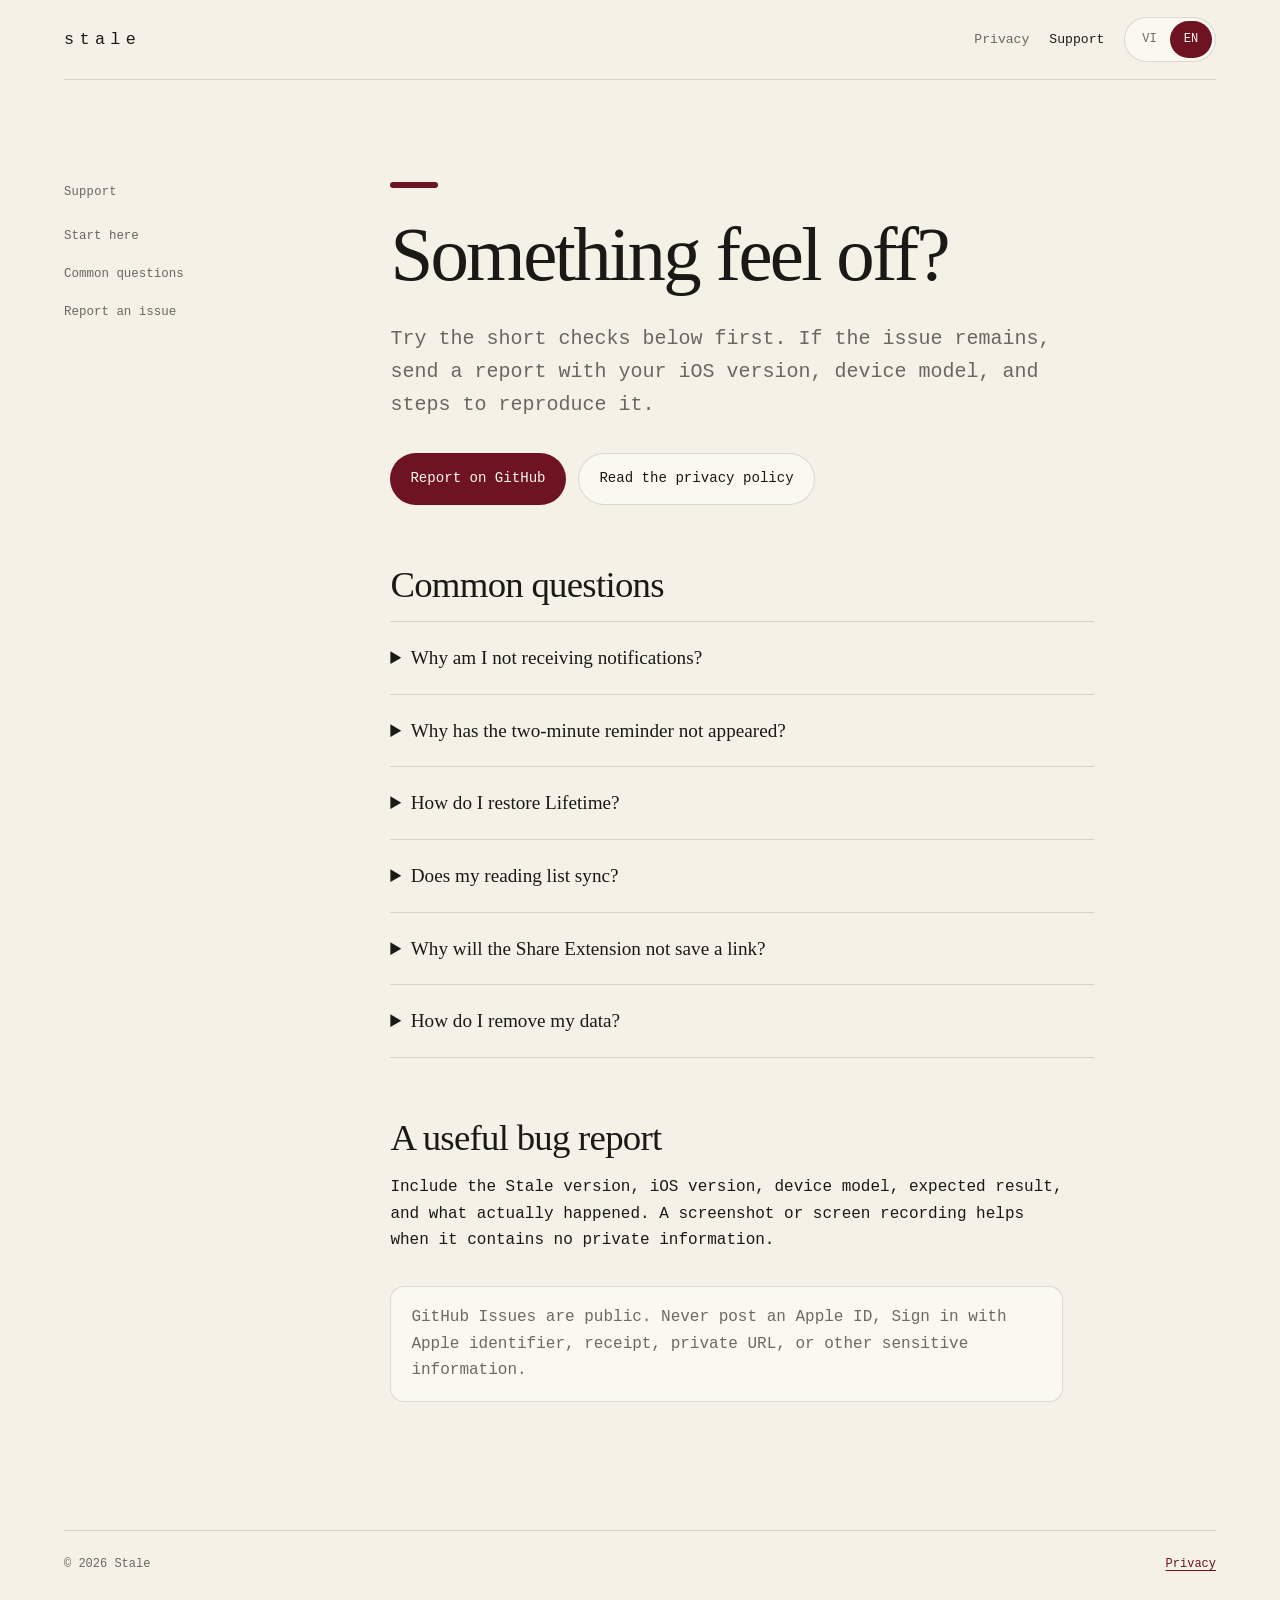
==== docs/support/index.html @ deb54b8c "Add privacy and support website" ====
<!doctype html>
<html lang="vi" data-locale="vi">
<head>
  <meta charset="utf-8">
  <meta name="viewport" content="width=device-width, initial-scale=1">
  <meta name="description" content="Support and troubleshooting for the Stale iOS app.">
  <meta name="theme-color" content="#F6F1E6" media="(prefers-color-scheme: light)">
  <meta name="theme-color" content="#131211" media="(prefers-color-scheme: dark)">
  <title>Stale · Support</title>
  <link rel="icon" href="../favicon.svg" type="image/svg+xml">
  <link rel="stylesheet" href="../styles.css">
</head>
<body data-title-vi="Stale · Hỗ trợ" data-title-en="Stale · Support">
  <header class="site-header">
    <a class="wordmark" href="../">stale</a>
    <nav class="site-nav" aria-label="Primary navigation">
      <a href="../privacy/">Privacy</a>
      <a href="./" aria-current="page">Support</a>
      <div class="language-switcher" aria-label="Language">
        <button type="button" data-locale-button="vi" aria-pressed="true">VI</button>
        <button type="button" data-locale-button="en" aria-pressed="false">EN</button>
      </div>
    </nav>
  </header>

  <main class="page-shell document-layout">
    <aside class="document-nav" data-language="vi">
      <p>Hỗ trợ</p>
      <ol><li><a href="#vi-help">Bắt đầu</a></li><li><a href="#vi-faq">Câu hỏi thường gặp</a></li><li><a href="#vi-report">Báo lỗi</a></li></ol>
    </aside>
    <aside class="document-nav" data-language="en">
      <p>Support</p>
      <ol><li><a href="#en-help">Start here</a></li><li><a href="#en-faq">Common questions</a></li><li><a href="#en-report">Report an issue</a></li></ol>
    </aside>

    <article class="document" data-language="vi">
      <div class="hero-mark" aria-hidden="true"></div>
      <h1 id="vi-help">Có gì chưa ổn?</h1>
      <p class="lede">Thử các bước ngắn dưới đây trước. Nếu vấn đề vẫn còn, gửi báo lỗi kèm phiên bản iOS, dòng máy và các bước để tái hiện.</p>
      <div class="support-actions">
        <a class="button-primary" href="https://github.com/h-vien/stale/issues/new" rel="noreferrer">Báo lỗi trên GitHub</a>
        <a class="button-secondary" href="../privacy/">Xem quyền riêng tư</a>
      </div>

      <h2 id="vi-faq">Câu hỏi thường gặp</h2>
      <details><summary>Tại sao tôi không nhận được thông báo?</summary><p>Mở Cài đặt iOS → Thông báo → Stale và bật Cho phép thông báo. Kiểm tra Giờ yên tĩnh trong Stale; reminder rơi vào khoảng này sẽ được dời đến 7:00. Chế độ Focus của iOS cũng có thể trì hoãn banner.</p></details>
      <details><summary>Tại sao reminder 2 phút chưa xuất hiện?</summary><p>Đảm bảo link vẫn ở trạng thái chưa đọc và notification permission đang bật. Test reminder có thể mất thêm ít giây để iOS phân phối. Nếu app đang mở, banner vẫn phải xuất hiện ở phía trên.</p></details>
      <details><summary>Làm sao khôi phục Lifetime?</summary><p>Vào Cài đặt trong Stale và chọn Khôi phục giao dịch. Hãy dùng cùng Apple Account đã mua trước đó. Lifetime là giao dịch một lần, không phải subscription.</p></details>
      <details><summary>Dữ liệu của tôi có đồng bộ không?</summary><p>Phiên bản hiện tại lưu danh sách đọc trên thiết bị và chia sẻ với Share Extension qua App Group. Đồng bộ iCloud chưa phải là tính năng của bản hiện tại.</p></details>
      <details><summary>Tại sao Share Extension không lưu link?</summary><p>Mở app Stale chính ít nhất một lần, đăng nhập, rồi thử lại từ Share Sheet. Nếu đã đạt giới hạn Free, mở Stale để quản lý link hoặc nâng cấp Lifetime.</p></details>
      <details><summary>Làm sao xóa dữ liệu?</summary><p>Xóa từng link trong Stale; đăng xuất để xóa mã đăng nhập khỏi Keychain trên thiết bị. Xóa ứng dụng sẽ xóa dữ liệu cục bộ của app. Giao dịch App Store vẫn thuộc Apple Account của bạn.</p></details>

      <h2 id="vi-report">Báo lỗi hiệu quả</h2>
      <p>Trong issue, hãy ghi phiên bản Stale, phiên bản iOS, dòng máy, kết quả mong đợi và điều thực tế xảy ra. Screenshot hoặc screen recording rất hữu ích nếu không chứa dữ liệu riêng tư.</p>
      <p class="note">GitHub Issues là công khai. Không đăng Apple ID, mã Sign in with Apple, biên lai, URL riêng tư hoặc dữ liệu nhạy cảm.</p>
    </article>

    <article class="document" data-language="en">
      <div class="hero-mark" aria-hidden="true"></div>
      <h1 id="en-help">Something feel off?</h1>
      <p class="lede">Try the short checks below first. If the issue remains, send a report with your iOS version, device model, and steps to reproduce it.</p>
      <div class="support-actions">
        <a class="button-primary" href="https://github.com/h-vien/stale/issues/new" rel="noreferrer">Report on GitHub</a>
        <a class="button-secondary" href="../privacy/">Read the privacy policy</a>
      </div>

      <h2 id="en-faq">Common questions</h2>
      <details><summary>Why am I not receiving notifications?</summary><p>Open iOS Settings → Notifications → Stale and enable Allow Notifications. Check Quiet Hours in Stale; a reminder within that window moves to 7:00. An iOS Focus mode may also delay its banner.</p></details>
      <details><summary>Why has the two-minute reminder not appeared?</summary><p>Make sure the link is still unread and notification permission is enabled. A test reminder may take a few extra seconds for iOS to deliver. If the app is open, its banner should still appear at the top.</p></details>
      <details><summary>How do I restore Lifetime?</summary><p>Open Settings in Stale and choose Restore Purchases. Use the same Apple Account that made the original purchase. Lifetime is a one-time purchase, not a subscription.</p></details>
      <details><summary>Does my reading list sync?</summary><p>The current version stores your reading list on the device and shares it with the Share Extension through an App Group. iCloud sync is not part of the current release.</p></details>
      <details><summary>Why will the Share Extension not save a link?</summary><p>Open the main Stale app at least once, sign in, and try again from the Share Sheet. If you reached the Free limit, open Stale to manage links or unlock Lifetime.</p></details>
      <details><summary>How do I remove my data?</summary><p>Delete individual links in Stale; sign out to remove the sign-in identifier from the device Keychain. Deleting the app removes its local data. App Store transactions remain attached to your Apple Account.</p></details>

      <h2 id="en-report">A useful bug report</h2>
      <p>Include the Stale version, iOS version, device model, expected result, and what actually happened. A screenshot or screen recording helps when it contains no private information.</p>
      <p class="note">GitHub Issues are public. Never post an Apple ID, Sign in with Apple identifier, receipt, private URL, or other sensitive information.</p>
    </article>
  </main>

  <footer class="site-footer"><span>© 2026 Stale</span><span><a href="../privacy/">Privacy</a></span></footer>
  <script src="../site.js"></script>
</body>
</html>
---- docs/styles.css ----
:root {
  color-scheme: light dark;
  --paper: #f6f1e6;
  --paper-raised: #fbf8f0;
  --ink: #1b1916;
  --muted-ink: rgba(27, 25, 22, 0.64);
  --hairline: rgba(27, 25, 22, 0.14);
  --accent: #6e1321;
  --accent-soft: rgba(110, 19, 33, 0.09);
  --serif: "New York", "Iowan Old Style", "Baskerville", Georgia, serif;
  --mono: "SFMono-Regular", "SF Mono", ui-monospace, Menlo, monospace;
}

@media (prefers-color-scheme: dark) {
  :root {
    --paper: #131211;
    --paper-raised: #1d1c19;
    --ink: #f0e8d9;
    --muted-ink: rgba(240, 232, 217, 0.67);
    --hairline: rgba(240, 232, 217, 0.15);
    --accent: #b84557;
    --accent-soft: rgba(184, 69, 87, 0.14);
  }
}

* {
  box-sizing: border-box;
}

html {
  scroll-behavior: smooth;
  scrollbar-color: var(--accent) var(--paper-raised);
}

body {
  margin: 0;
  min-height: 100vh;
  background: var(--paper);
  color: var(--ink);
  font-family: var(--mono);
  font-size: 1rem;
  line-height: 1.65;
  text-rendering: optimizeLegibility;
}

::selection {
  background: var(--accent);
  color: var(--paper-raised);
}

a {
  color: var(--accent);
  text-decoration-thickness: 1px;
  text-underline-offset: 0.22em;
}

a:hover {
  text-decoration-thickness: 2px;
}

a:focus-visible,
button:focus-visible,
summary:focus-visible {
  outline: 3px solid var(--accent);
  outline-offset: 4px;
}

.site-header {
  width: min(100% - 2rem, 72rem);
  margin: 0 auto;
  min-height: 5rem;
  display: flex;
  align-items: center;
  justify-content: space-between;
  gap: 1.5rem;
  border-bottom: 1px solid var(--hairline);
}

.wordmark {
  color: var(--ink);
  font-size: 1.05rem;
  letter-spacing: 0.32em;
  text-decoration: none;
}

.site-nav {
  display: flex;
  align-items: center;
  gap: 1.25rem;
  font-size: 0.82rem;
}

.site-nav a {
  color: var(--muted-ink);
  text-decoration: none;
}

.site-nav a[aria-current="page"],
.site-nav a:hover {
  color: var(--ink);
}

.language-switcher {
  display: inline-flex;
  padding: 0.2rem;
  border: 1px solid var(--hairline);
  border-radius: 999px;
  background: var(--paper-raised);
}

.language-switcher button {
  min-width: 2.6rem;
  min-height: 2.35rem;
  padding: 0.35rem 0.75rem;
  border: 0;
  border-radius: 999px;
  background: transparent;
  color: var(--muted-ink);
  font: inherit;
  font-size: 0.75rem;
  cursor: pointer;
}

.language-switcher button[aria-pressed="true"] {
  background: var(--accent);
  color: var(--paper-raised);
}

.page-shell {
  width: min(100% - 2rem, 72rem);
  margin: 0 auto;
  padding: clamp(3.5rem, 8vw, 7rem) 0 6rem;
}

.home-shell {
  width: min(100% - 2rem, 58rem);
  min-height: calc(100vh - 10rem);
  margin: 0 auto;
  padding: clamp(4rem, 12vw, 9rem) 0 6rem;
  display: grid;
  align-content: center;
}

.hero-mark {
  width: 3rem;
  height: 0.38rem;
  margin-bottom: 1.5rem;
  border-radius: 999px;
  background: var(--accent);
}

h1,
h2,
h3 {
  margin: 0;
  color: var(--ink);
  font-family: var(--serif);
  font-weight: 500;
  line-height: 1.12;
  text-wrap: balance;
}

h1 {
  max-width: 16ch;
  font-size: clamp(3rem, 8vw, 6rem);
  letter-spacing: -0.035em;
}

.document h1 {
  font-size: clamp(2.7rem, 6vw, 5rem);
}

h2 {
  margin-top: 3.7rem;
  margin-bottom: 1rem;
  font-size: clamp(1.75rem, 3vw, 2.3rem);
  letter-spacing: -0.02em;
}

h3 {
  margin-top: 2.25rem;
  margin-bottom: 0.7rem;
  font-size: 1.3rem;
}

.lede {
  max-width: 62ch;
  margin: 1.5rem 0 0;
  color: var(--muted-ink);
  font-size: clamp(1.05rem, 2vw, 1.25rem);
}

.entry-list {
  margin-top: clamp(3.5rem, 8vw, 6rem);
  border-top: 1px solid var(--hairline);
}

.entry-link {
  display: grid;
  grid-template-columns: 1fr auto;
  gap: 2rem;
  align-items: center;
  padding: 1.75rem 0;
  border-bottom: 1px solid var(--hairline);
  color: var(--ink);
  text-decoration: none;
}

.entry-link strong {
  display: block;
  font-family: var(--serif);
  font-size: clamp(1.45rem, 3vw, 2rem);
  font-weight: 500;
}

.entry-link span {
  display: block;
  margin-top: 0.35rem;
  color: var(--muted-ink);
  font-size: 0.85rem;
}

.entry-link svg {
  width: 1.5rem;
  height: 1.5rem;
  color: var(--accent);
  transition: transform 180ms cubic-bezier(0.2, 0.8, 0.2, 1);
}

.entry-link:hover svg {
  transform: translateX(0.3rem);
}

.document-layout {
  display: grid;
  grid-template-columns: minmax(10rem, 14rem) minmax(0, 44rem);
  gap: clamp(3rem, 8vw, 8rem);
  align-items: start;
}

.document-nav {
  position: sticky;
  top: 2rem;
}

.document-nav p,
.updated {
  margin: 0 0 1.2rem;
  color: var(--muted-ink);
  font-size: 0.76rem;
  letter-spacing: 0.02em;
}

.document-nav ol {
  margin: 0;
  padding: 0;
  list-style: none;
}

.document-nav li + li {
  margin-top: 0.75rem;
}

.document-nav a {
  color: var(--muted-ink);
  font-size: 0.78rem;
  text-decoration: none;
}

.document-nav a:hover {
  color: var(--accent);
}

.document p,
.document li {
  max-width: 70ch;
}

.document ul {
  padding-left: 1.3rem;
}

.document li + li {
  margin-top: 0.55rem;
}

.document hr {
  margin: 3.5rem 0;
  border: 0;
  border-top: 1px solid var(--hairline);
}

.note {
  margin: 2rem 0;
  padding: 1.1rem 1.25rem;
  border: 1px solid var(--hairline);
  border-radius: 14px;
  background: var(--paper-raised);
  color: var(--muted-ink);
}

.support-actions {
  display: flex;
  flex-wrap: wrap;
  gap: 0.8rem;
  margin: 2rem 0 3rem;
}

.button-primary,
.button-secondary {
  min-height: 3.2rem;
  display: inline-flex;
  align-items: center;
  justify-content: center;
  padding: 0.75rem 1.25rem;
  border-radius: 999px;
  font-size: 0.88rem;
  text-decoration: none;
}

.button-primary {
  background: var(--accent);
  color: var(--paper-raised);
}

.button-secondary {
  border: 1px solid var(--hairline);
  background: var(--paper-raised);
  color: var(--ink);
}

details {
  border-top: 1px solid var(--hairline);
}

details:last-of-type {
  border-bottom: 1px solid var(--hairline);
}

summary {
  padding: 1.25rem 0;
  color: var(--ink);
  font-family: var(--serif);
  font-size: 1.2rem;
  cursor: pointer;
}

details p {
  margin: -0.25rem 0 1.5rem;
  color: var(--muted-ink);
}

.site-footer {
  width: min(100% - 2rem, 72rem);
  margin: 0 auto;
  padding: 1.5rem 0 2.5rem;
  display: flex;
  justify-content: space-between;
  gap: 1rem;
  border-top: 1px solid var(--hairline);
  color: var(--muted-ink);
  font-size: 0.75rem;
}

[data-language] {
  display: none;
}

html[data-locale="vi"] [data-language="vi"],
html[data-locale="en"] [data-language="en"] {
  display: block;
}

@media (max-width: 760px) {
  .site-header {
    align-items: flex-start;
    padding: 1.2rem 0;
  }

  .site-nav {
    flex-wrap: wrap;
    justify-content: flex-end;
    gap: 0.7rem 1rem;
  }

  .language-switcher {
    flex-basis: auto;
  }

  .document-layout {
    grid-template-columns: 1fr;
    gap: 2.5rem;
  }

  .document-nav {
    position: static;
    padding-bottom: 1.5rem;
    border-bottom: 1px solid var(--hairline);
  }

  .document-nav ol {
    display: flex;
    flex-wrap: wrap;
    gap: 0.65rem 1rem;
  }

  .document-nav li + li {
    margin-top: 0;
  }
}

@media (max-width: 480px) {
  .site-header {
    display: block;
  }

  .site-nav {
    justify-content: flex-start;
    margin-top: 1rem;
  }

  .home-shell,
  .page-shell {
    width: min(100% - 2.5rem, 72rem);
  }

  .entry-link {
    gap: 1rem;
  }

  .site-footer {
    display: block;
  }

  .site-footer span {
    display: block;
    margin-top: 0.35rem;
  }
}

@media (prefers-reduced-motion: reduce) {
  html {
    scroll-behavior: auto;
  }

  .entry-link svg {
    transition: none;
  }
}
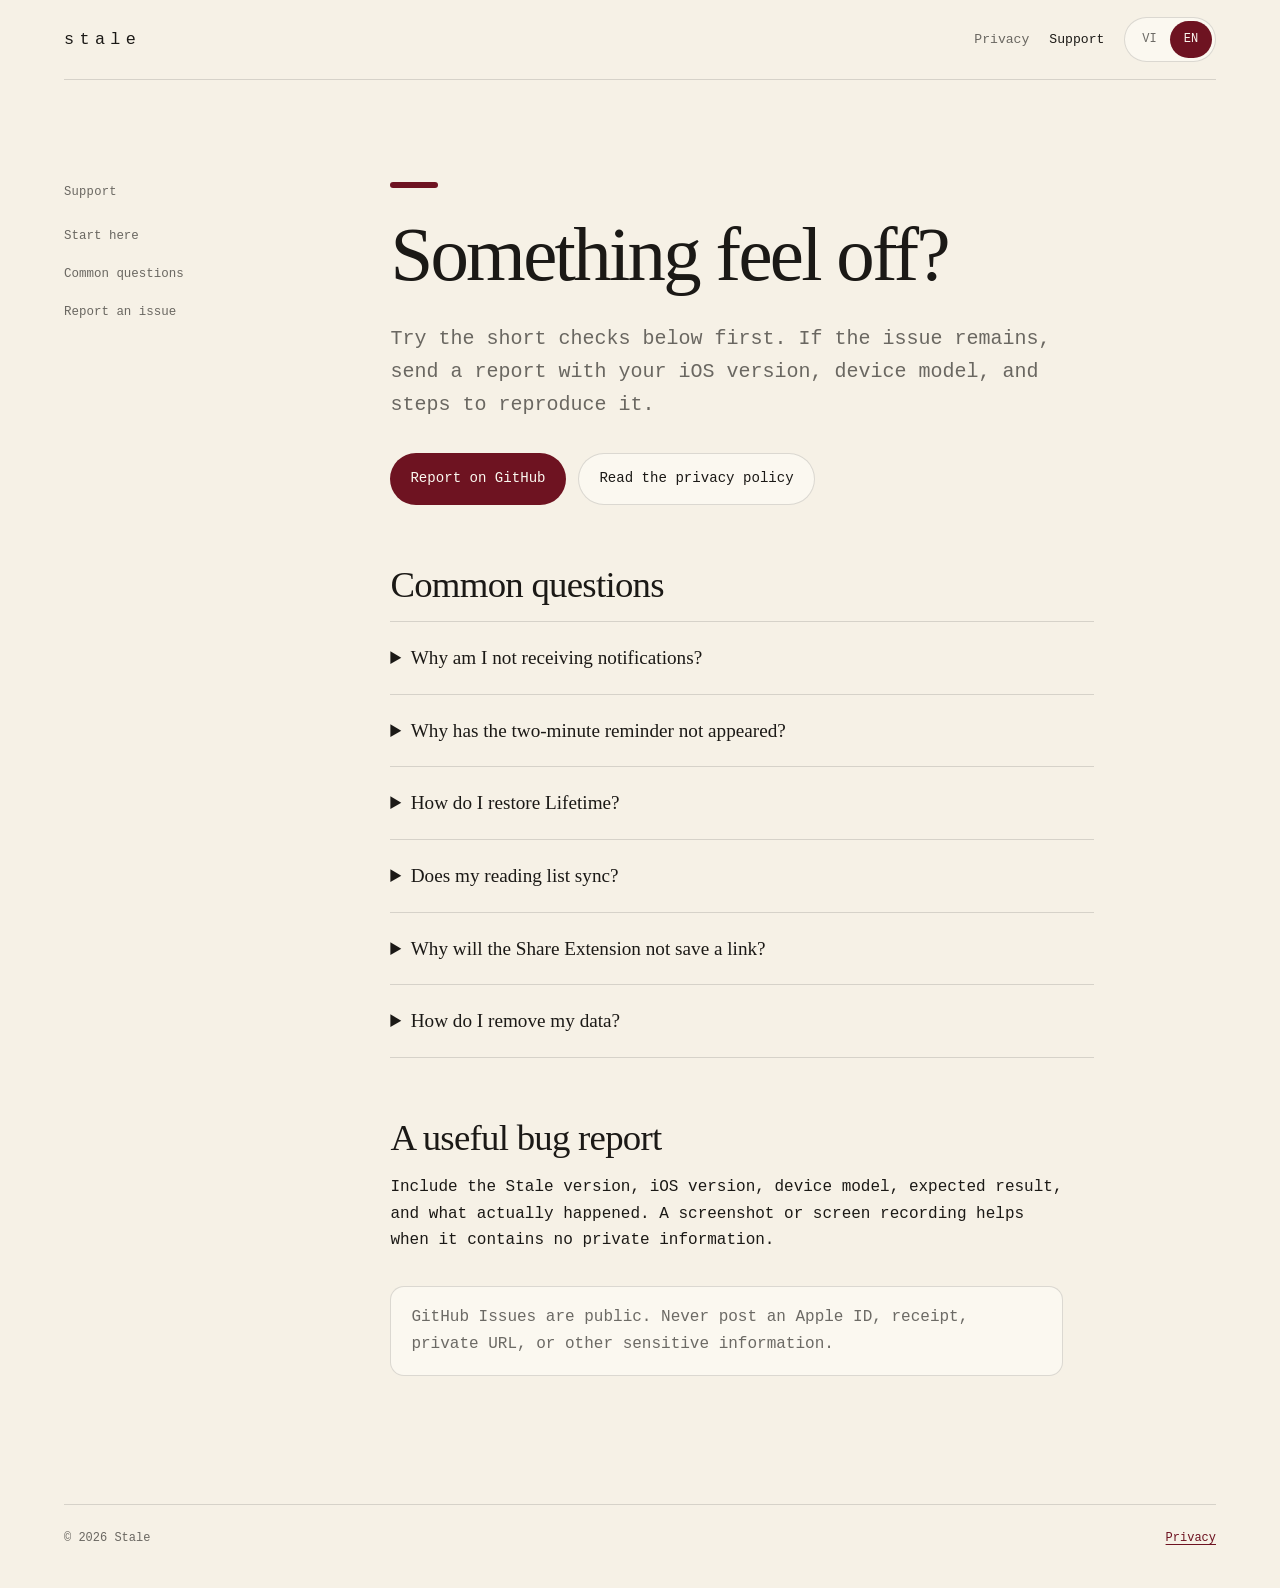
==== commit 55374f72: "Remove Apple sign-in from privacy and support" ====
--- a/docs/support/index.html
+++ b/docs/support/index.html
@@ -47,12 +47,12 @@
       <details><summary>Tại sao reminder 2 phút chưa xuất hiện?</summary><p>Đảm bảo link vẫn ở trạng thái chưa đọc và notification permission đang bật. Test reminder có thể mất thêm ít giây để iOS phân phối. Nếu app đang mở, banner vẫn phải xuất hiện ở phía trên.</p></details>
       <details><summary>Làm sao khôi phục Lifetime?</summary><p>Vào Cài đặt trong Stale và chọn Khôi phục giao dịch. Hãy dùng cùng Apple Account đã mua trước đó. Lifetime là giao dịch một lần, không phải subscription.</p></details>
       <details><summary>Dữ liệu của tôi có đồng bộ không?</summary><p>Phiên bản hiện tại lưu danh sách đọc trên thiết bị và chia sẻ với Share Extension qua App Group. Đồng bộ iCloud chưa phải là tính năng của bản hiện tại.</p></details>
-      <details><summary>Tại sao Share Extension không lưu link?</summary><p>Mở app Stale chính ít nhất một lần, đăng nhập, rồi thử lại từ Share Sheet. Nếu đã đạt giới hạn Free, mở Stale để quản lý link hoặc nâng cấp Lifetime.</p></details>
-      <details><summary>Làm sao xóa dữ liệu?</summary><p>Xóa từng link trong Stale; đăng xuất để xóa mã đăng nhập khỏi Keychain trên thiết bị. Xóa ứng dụng sẽ xóa dữ liệu cục bộ của app. Giao dịch App Store vẫn thuộc Apple Account của bạn.</p></details>
+      <details><summary>Tại sao Share Extension không lưu link?</summary><p>Mở app Stale chính ít nhất một lần, rồi thử lại từ Share Sheet. Nếu đã đạt giới hạn Free, mở Stale để quản lý link hoặc nâng cấp Lifetime.</p></details>
+      <details><summary>Làm sao xóa dữ liệu?</summary><p>Xóa từng link trong Stale. Xóa ứng dụng sẽ xóa dữ liệu cục bộ của app. Giao dịch App Store vẫn thuộc Apple Account của bạn.</p></details>
 
       <h2 id="vi-report">Báo lỗi hiệu quả</h2>
       <p>Trong issue, hãy ghi phiên bản Stale, phiên bản iOS, dòng máy, kết quả mong đợi và điều thực tế xảy ra. Screenshot hoặc screen recording rất hữu ích nếu không chứa dữ liệu riêng tư.</p>
-      <p class="note">GitHub Issues là công khai. Không đăng Apple ID, mã Sign in with Apple, biên lai, URL riêng tư hoặc dữ liệu nhạy cảm.</p>
+      <p class="note">GitHub Issues là công khai. Không đăng Apple ID, biên lai, URL riêng tư hoặc dữ liệu nhạy cảm.</p>
     </article>
 
     <article class="document" data-language="en">
@@ -69,12 +69,12 @@
       <details><summary>Why has the two-minute reminder not appeared?</summary><p>Make sure the link is still unread and notification permission is enabled. A test reminder may take a few extra seconds for iOS to deliver. If the app is open, its banner should still appear at the top.</p></details>
       <details><summary>How do I restore Lifetime?</summary><p>Open Settings in Stale and choose Restore Purchases. Use the same Apple Account that made the original purchase. Lifetime is a one-time purchase, not a subscription.</p></details>
       <details><summary>Does my reading list sync?</summary><p>The current version stores your reading list on the device and shares it with the Share Extension through an App Group. iCloud sync is not part of the current release.</p></details>
-      <details><summary>Why will the Share Extension not save a link?</summary><p>Open the main Stale app at least once, sign in, and try again from the Share Sheet. If you reached the Free limit, open Stale to manage links or unlock Lifetime.</p></details>
-      <details><summary>How do I remove my data?</summary><p>Delete individual links in Stale; sign out to remove the sign-in identifier from the device Keychain. Deleting the app removes its local data. App Store transactions remain attached to your Apple Account.</p></details>
+      <details><summary>Why will the Share Extension not save a link?</summary><p>Open the main Stale app at least once, then try again from the Share Sheet. If you reached the Free limit, open Stale to manage links or unlock Lifetime.</p></details>
+      <details><summary>How do I remove my data?</summary><p>Delete individual links in Stale. Deleting the app removes its local data. App Store transactions remain attached to your Apple Account.</p></details>
 
       <h2 id="en-report">A useful bug report</h2>
       <p>Include the Stale version, iOS version, device model, expected result, and what actually happened. A screenshot or screen recording helps when it contains no private information.</p>
-      <p class="note">GitHub Issues are public. Never post an Apple ID, Sign in with Apple identifier, receipt, private URL, or other sensitive information.</p>
+      <p class="note">GitHub Issues are public. Never post an Apple ID, receipt, private URL, or other sensitive information.</p>
     </article>
   </main>
 
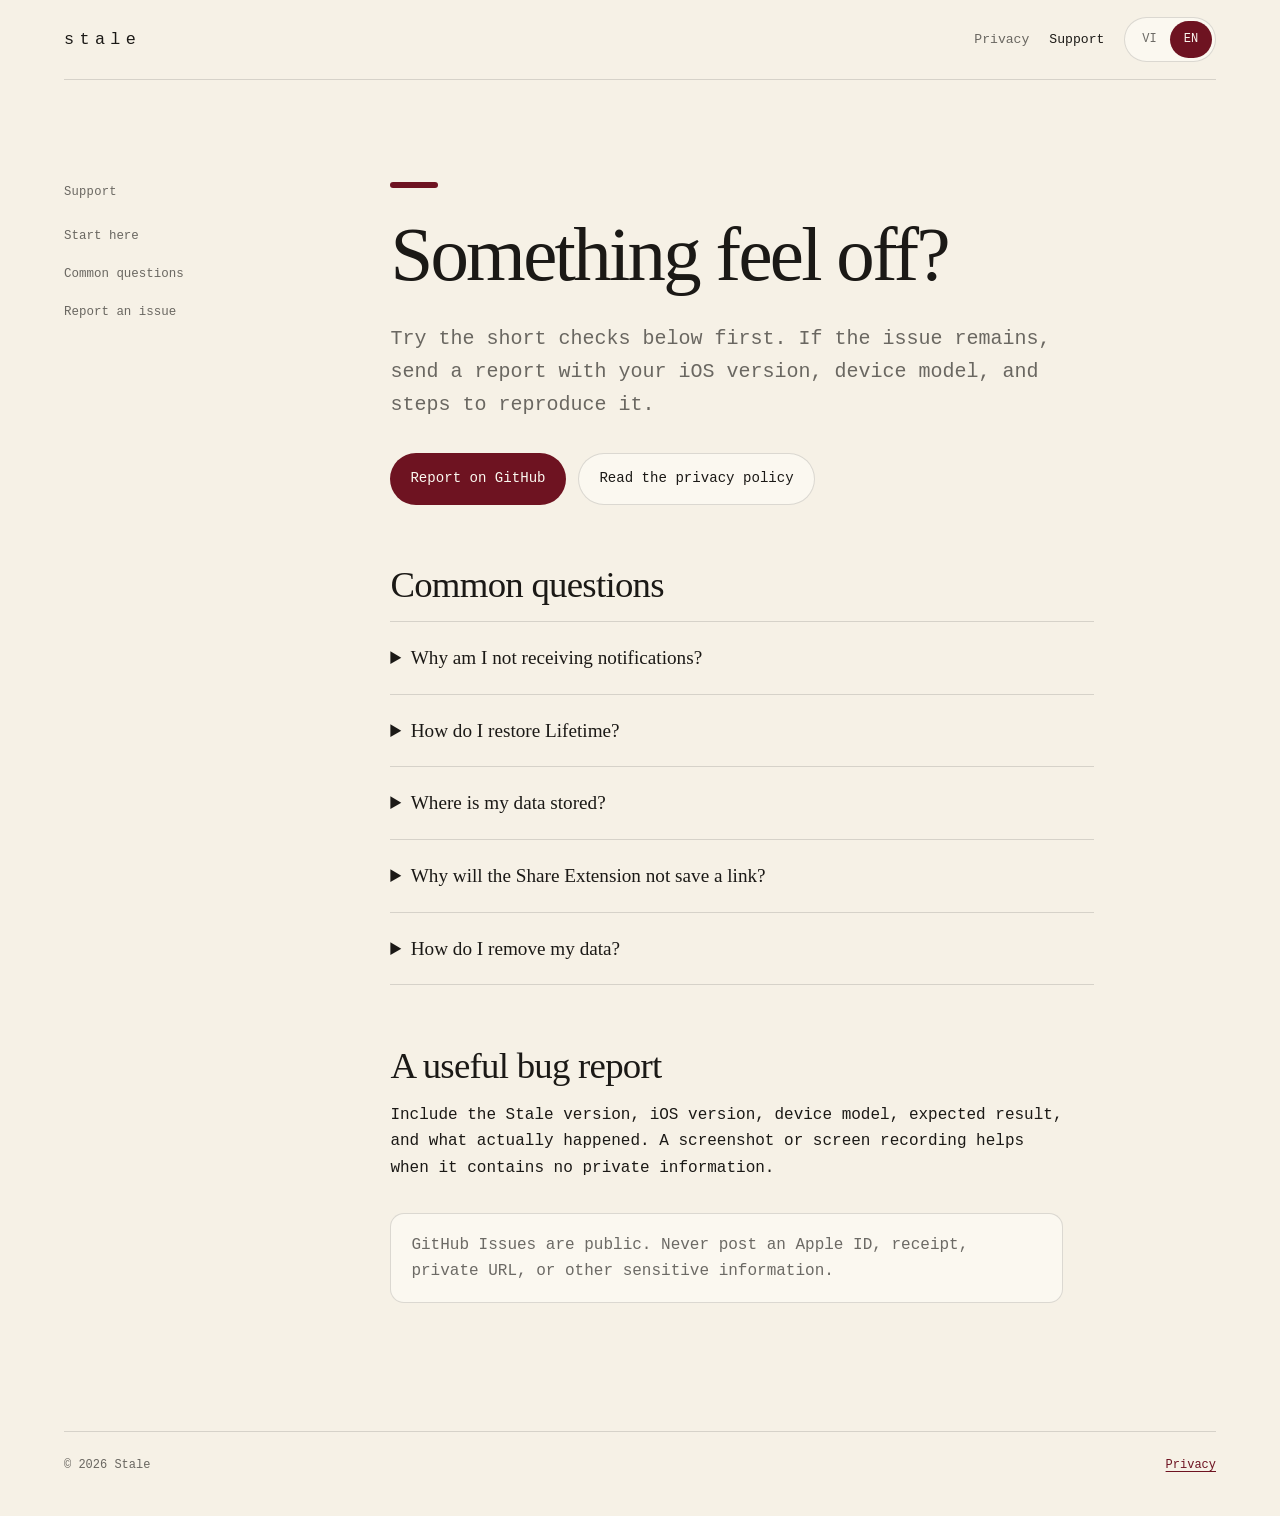
==== commit c0efe1c8: "Remove test reminder and iCloud support copy" ====
--- a/docs/support/index.html
+++ b/docs/support/index.html
@@ -44,9 +44,8 @@
 
       <h2 id="vi-faq">Câu hỏi thường gặp</h2>
       <details><summary>Tại sao tôi không nhận được thông báo?</summary><p>Mở Cài đặt iOS → Thông báo → Stale và bật Cho phép thông báo. Kiểm tra Giờ yên tĩnh trong Stale; reminder rơi vào khoảng này sẽ được dời đến 7:00. Chế độ Focus của iOS cũng có thể trì hoãn banner.</p></details>
-      <details><summary>Tại sao reminder 2 phút chưa xuất hiện?</summary><p>Đảm bảo link vẫn ở trạng thái chưa đọc và notification permission đang bật. Test reminder có thể mất thêm ít giây để iOS phân phối. Nếu app đang mở, banner vẫn phải xuất hiện ở phía trên.</p></details>
       <details><summary>Làm sao khôi phục Lifetime?</summary><p>Vào Cài đặt trong Stale và chọn Khôi phục giao dịch. Hãy dùng cùng Apple Account đã mua trước đó. Lifetime là giao dịch một lần, không phải subscription.</p></details>
-      <details><summary>Dữ liệu của tôi có đồng bộ không?</summary><p>Phiên bản hiện tại lưu danh sách đọc trên thiết bị và chia sẻ với Share Extension qua App Group. Đồng bộ iCloud chưa phải là tính năng của bản hiện tại.</p></details>
+      <details><summary>Dữ liệu của tôi được lưu ở đâu?</summary><p>Danh sách đọc được lưu trên thiết bị và chia sẻ với Share Extension qua App Group.</p></details>
       <details><summary>Tại sao Share Extension không lưu link?</summary><p>Mở app Stale chính ít nhất một lần, rồi thử lại từ Share Sheet. Nếu đã đạt giới hạn Free, mở Stale để quản lý link hoặc nâng cấp Lifetime.</p></details>
       <details><summary>Làm sao xóa dữ liệu?</summary><p>Xóa từng link trong Stale. Xóa ứng dụng sẽ xóa dữ liệu cục bộ của app. Giao dịch App Store vẫn thuộc Apple Account của bạn.</p></details>
 
@@ -66,9 +65,8 @@
 
       <h2 id="en-faq">Common questions</h2>
       <details><summary>Why am I not receiving notifications?</summary><p>Open iOS Settings → Notifications → Stale and enable Allow Notifications. Check Quiet Hours in Stale; a reminder within that window moves to 7:00. An iOS Focus mode may also delay its banner.</p></details>
-      <details><summary>Why has the two-minute reminder not appeared?</summary><p>Make sure the link is still unread and notification permission is enabled. A test reminder may take a few extra seconds for iOS to deliver. If the app is open, its banner should still appear at the top.</p></details>
       <details><summary>How do I restore Lifetime?</summary><p>Open Settings in Stale and choose Restore Purchases. Use the same Apple Account that made the original purchase. Lifetime is a one-time purchase, not a subscription.</p></details>
-      <details><summary>Does my reading list sync?</summary><p>The current version stores your reading list on the device and shares it with the Share Extension through an App Group. iCloud sync is not part of the current release.</p></details>
+      <details><summary>Where is my data stored?</summary><p>Your reading list is stored on the device and shared with the Share Extension through an App Group.</p></details>
       <details><summary>Why will the Share Extension not save a link?</summary><p>Open the main Stale app at least once, then try again from the Share Sheet. If you reached the Free limit, open Stale to manage links or unlock Lifetime.</p></details>
       <details><summary>How do I remove my data?</summary><p>Delete individual links in Stale. Deleting the app removes its local data. App Store transactions remain attached to your Apple Account.</p></details>
 
